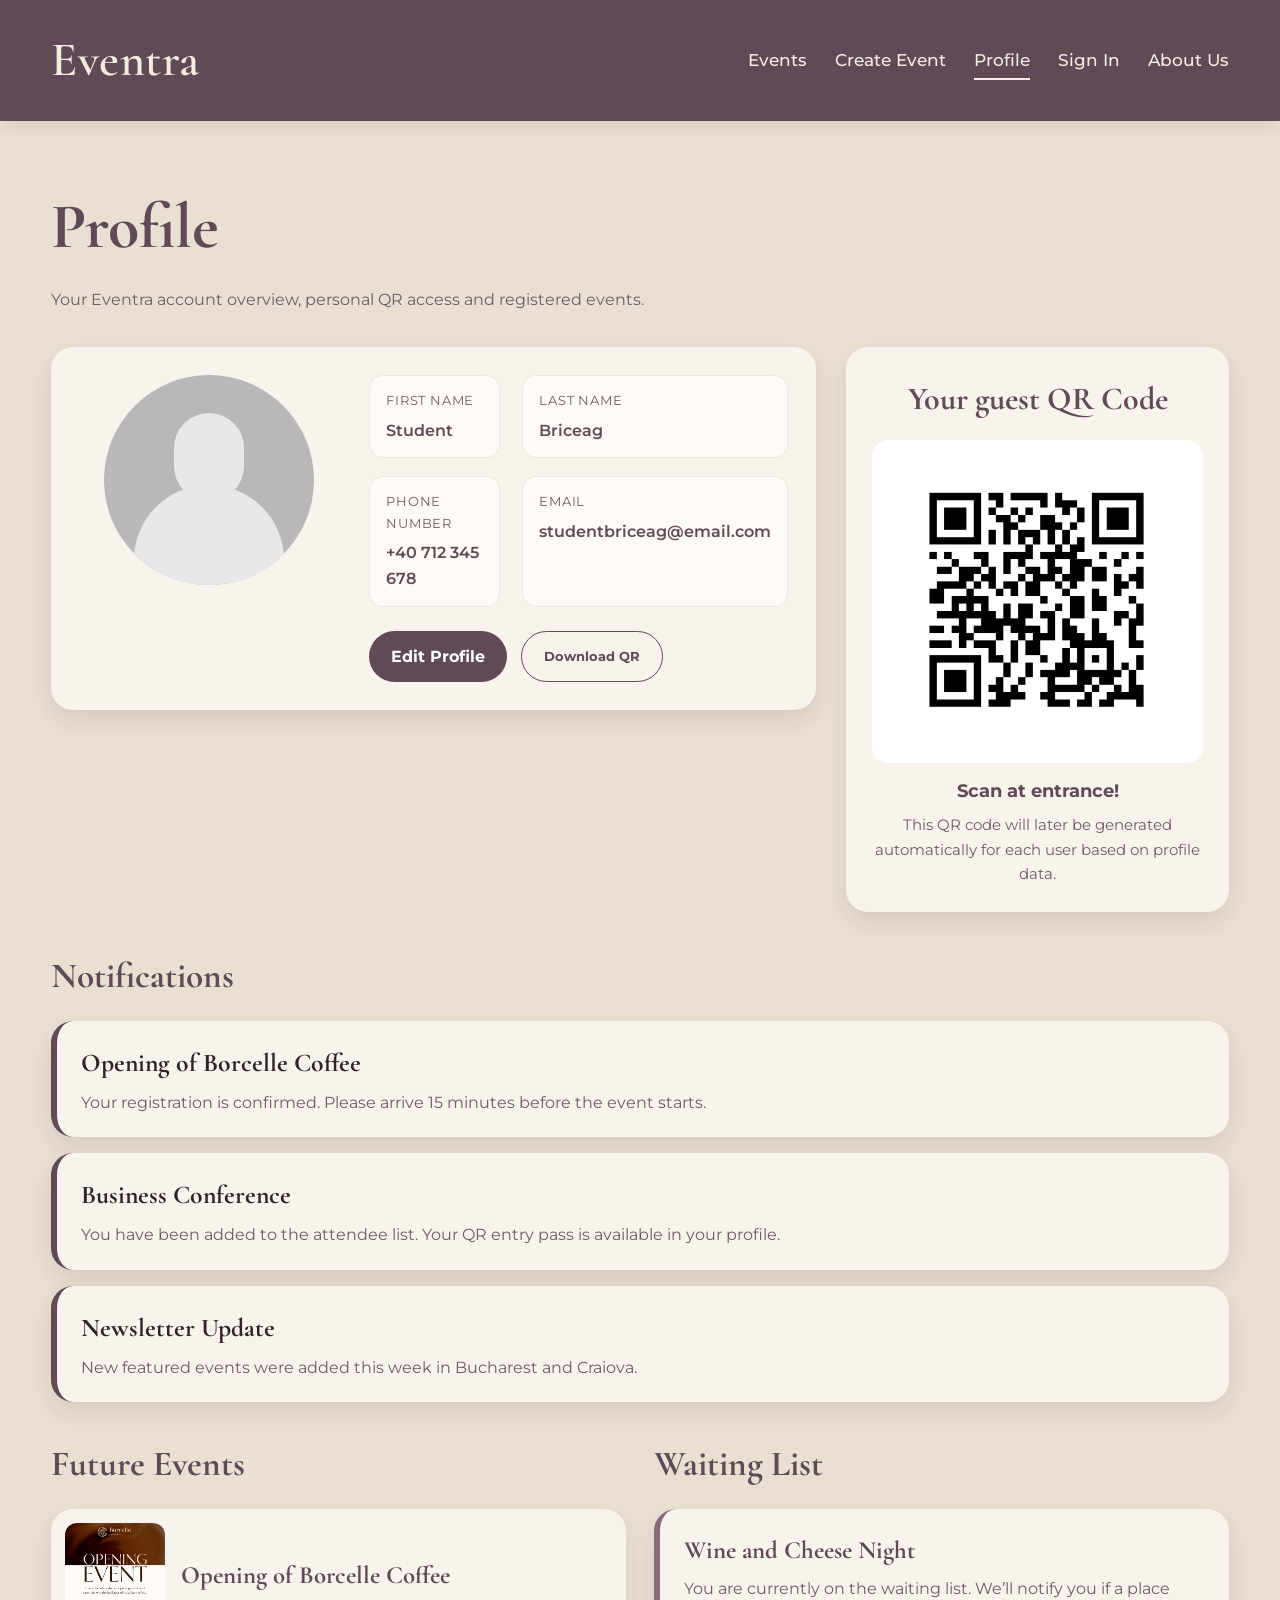
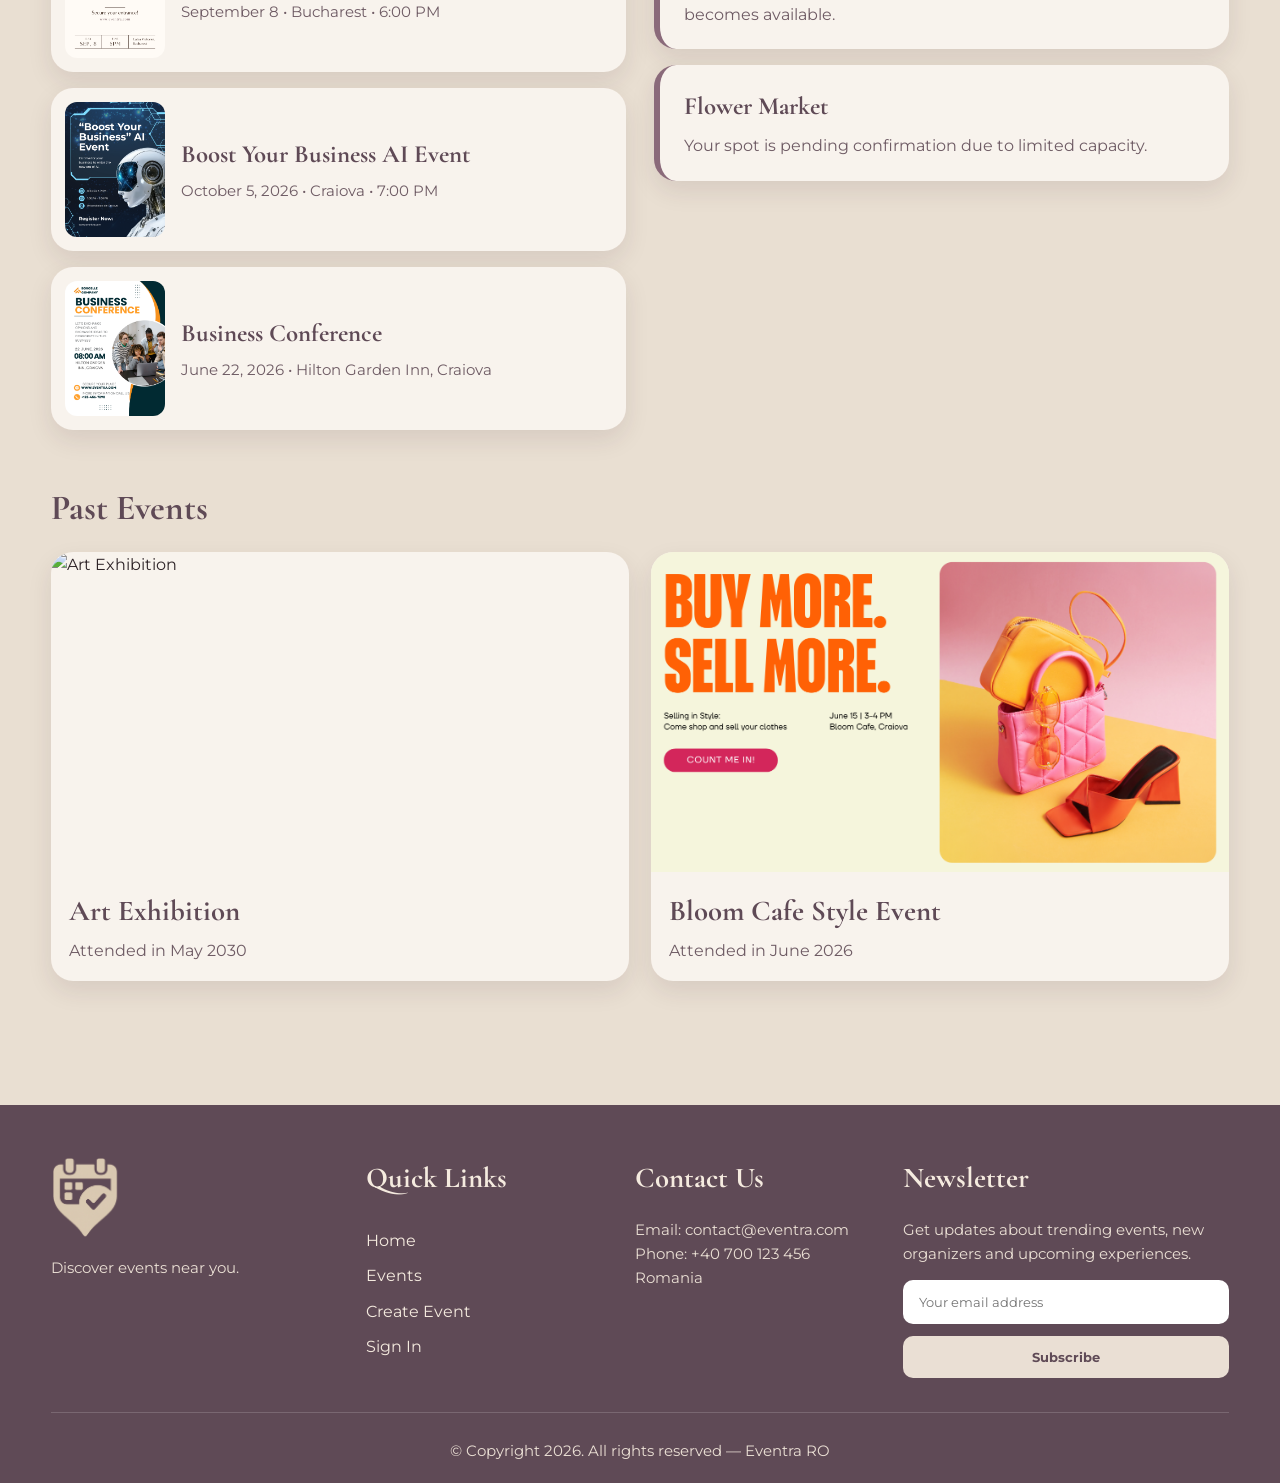
==== profile.html @ ab104d35 "Add files via upload" ====
<!DOCTYPE html>
<html lang="en">
<head>
  <meta charset="UTF-8" />
  <meta name="viewport" content="width=device-width, initial-scale=1.0" />
  <title>Eventra | Profile</title>

  <link rel="preconnect" href="https://fonts.googleapis.com">
  <link rel="preconnect" href="https://fonts.gstatic.com" crossorigin>
  <link href="https://fonts.googleapis.com/css2?family=Cormorant+Garamond:wght@400;500;600;700&family=Montserrat:wght@300;400;500;600;700&display=swap" rel="stylesheet">

  <link rel="stylesheet" href="styleprofile.css" />
</head>

<body>

  <!-- HEADER -->
  <header class="site-header">
    <div class="container nav-wrapper">
      <a href="index.html" class="brand">Eventra</a>

      <nav class="main-nav">
        <a href="events.html">Events</a>
        <a href="create-event.html">Create Event</a>
        <a href="profile.html" class="active">Profile</a>
        <a href="sign-in.html">Sign In</a>
        <a href="about.html">About Us</a>
      </nav>
    </div>
  </header>

  <!-- PROFILE PAGE -->
  <main class="profile-page">
    <div class="container">
      <section class="profile-header">
        <h1>Profile</h1>
        <p>Your Eventra account overview, personal QR access and registered events.</p>
      </section>

      <section class="profile-top">
        <!-- LEFT PROFILE CARD -->
        <div class="profile-card">
          <div class="avatar-wrapper">
            <div class="avatar-circle">
              <div class="avatar-head"></div>
              <div class="avatar-body"></div>
            </div>
          </div>

          <div class="profile-info">
            <div class="info-grid">
              <div class="info-item">
                <span class="label">First Name</span>
                <p id="profileFirstName">Student</p>
            </div>

            <div class="info-item">
             <span class="label">Last Name</span>
             <p id="profileLastName">Briceag</p>
           </div>

            <div class="info-item">
             <span class="label">Phone Number</span>
             <p id="profilePhone">+40 712 345 678</p>
           </div>

            <div class="info-item">
             <span class="label">Email</span>
             <p id="profileEmail">studentbriceag@email.com</p>
           </div>
            </div>

            <div class="profile-actions">
              <a href="edit-profile.html" class="edit-link-btn">Edit Profile</a>
              <button class="secondary">Download QR</button>
            </div>
          </div>
        </div>

        <!-- QR CARD -->
        <div class="qr-card">
          <h2>Your guest QR Code</h2>
          <div class="qr-box">
            <img src="Images/QrCode.png" alt="Guest QR code">
          </div>
          <p class="qr-note">Scan at entrance!</p>
          <p class="qr-desc">
            This QR code will later be generated automatically for each user based on profile data.
          </p>
        </div>
      </section>

      <!-- NOTIFICATIONS -->
      <section class="profile-section">
        <div class="section-title">
          <h2>Notifications</h2>
        </div>

        <div class="notification-list">
          <div class="notification-card">
            <h3>Opening of Borcelle Coffee</h3>
            <p>Your registration is confirmed. Please arrive 15 minutes before the event starts.</p>
          </div>

          <div class="notification-card">
            <h3>Business Conference</h3>
            <p>You have been added to the attendee list. Your QR entry pass is available in your profile.</p>
          </div>

          <div class="notification-card">
            <h3>Newsletter Update</h3>
            <p>New featured events were added this week in Bucharest and Craiova.</p>
          </div>
        </div>
      </section>

      <!-- EVENTS AREA -->
      <section class="events-overview">
        <div class="events-column">
          <div class="section-title">
            <h2>Future Events</h2>
          </div>

          <div class="mini-event-card">
            <img src="Images/Opening Event.png" alt="Opening Event">
            <div>
              <h3>Opening of Borcelle Coffee</h3>
              <p>September 8 • Bucharest • 6:00 PM</p>
            </div>
          </div>

          <div class="mini-event-card">
            <img src="Images/AIEvent.png" alt="AI Event">
            <div>
              <h3>Boost Your Business AI Event</h3>
              <p>October 5, 2026 • Craiova • 7:00 PM</p>
            </div>
          </div>

          <div class="mini-event-card">
            <img src="Images/BusinessConferene Event.png" alt="Business Conference">
            <div>
              <h3>Business Conference</h3>
              <p>June 22, 2026 • Hilton Garden Inn, Craiova</p>
            </div>
          </div>
        </div>

        <div class="events-column">
          <div class="section-title">
            <h2>Waiting List</h2>
          </div>

          <div class="waiting-card">
            <h3>Wine and Cheese Night</h3>
            <p>You are currently on the waiting list. We’ll notify you if a place becomes available.</p>
          </div>

          <div class="waiting-card">
            <h3>Flower Market</h3>
            <p>Your spot is pending confirmation due to limited capacity.</p>
          </div>
        </div>
      </section>

      <!-- PAST EVENTS -->
      <section class="profile-section">
        <div class="section-title">
          <h2>Past Events</h2>
        </div>

        <div class="past-events-grid">
          <div class="past-card">
            <img src="Images/Art Exhibition Event Poster.png" alt="Art Exhibition">
            <h3>Art Exhibition</h3>
            <p>Attended in May 2030</p>
          </div>

          <div class="past-card">
            <img src="Images/Bloom Cafe Event.png" alt="Bloom Cafe Event">
            <h3>Bloom Cafe Style Event</h3>
            <p>Attended in June 2026</p>
          </div>
        </div>
      </section>
    </div>
  </main>

  <!-- FOOTER -->
  <footer class="site-footer">
    <div class="container footer-grid">
      <div class="footer-brand">
        <img src="Images/LogoEventra.png" alt="Eventra logo">
        <p>Discover events near you.</p>
      </div>

      <div class="footer-links">
        <h4>Quick Links</h4>
        <a href="index.html">Home</a>
        <a href="events.html">Events</a>
        <a href="create-event.html">Create Event</a>
        <a href="sign-in.html">Sign In</a>
      </div>

      <div class="footer-contact">
        <h4>Contact Us</h4>
        <p>Email: contact@eventra.com</p>
        <p>Phone: +40 700 123 456</p>
        <p>Romania</p>
      </div>

      <div class="footer-newsletter">
        <h4>Newsletter</h4>
        <p>Get updates about trending events, new organizers and upcoming experiences.</p>
        <form class="newsletter-form">
          <input type="email" placeholder="Your email address">
          <button type="submit">Subscribe</button>
        </form>
      </div>
    </div>

    <div class="container footer-bottom">
      <p>© Copyright 2026. All rights reserved — Eventra RO</p>
    </div>
  </footer>


</body>
</html>
---- styleprofile.css ----
:root {
  --bg-main: #e9dfd2;
  --bg-soft: #f4eee6;
  --card-bg: #f8f3ed;
  --primary: #5f4a56;
  --primary-dark: #493844;
  --text-main: #2e2428;
  --text-soft: #6e5b64;
  --white: #ffffff;
  --border: #7a626f;
  --shadow: 0 10px 25px rgba(55, 34, 46, 0.10);
}

* {
  margin: 0;
  padding: 0;
  box-sizing: border-box;
}

html {
  scroll-behavior: smooth;
}

body {
  background-color: var(--bg-main);
  color: var(--text-main);
  font-family: 'Montserrat', sans-serif;
  line-height: 1.6;
}

img {
  width: 100%;
  display: block;
}

a {
  text-decoration: none;
  color: inherit;
}

button,
input {
  font-family: inherit;
}

.container {
  width: min(1200px, 92%);
  margin: 0 auto;
}

/* HEADER */
.site-header {
  background-color: var(--primary);
  padding: 22px 0;
  position: sticky;
  top: 0;
  z-index: 1000;
  box-shadow: 0 4px 16px rgba(0, 0, 0, 0.08);
}

.nav-wrapper {
  display: flex;
  justify-content: space-between;
  align-items: center;
  gap: 30px;
}

.brand {
  font-family: 'Cormorant Garamond', serif;
  font-size: 3rem;
  font-weight: 600;
  color: #f5ebdf;
  letter-spacing: 0.5px;
}

.main-nav {
  display: flex;
  align-items: center;
  gap: 28px;
  flex-wrap: wrap;
}

.main-nav a {
  color: #f7ede2;
  font-size: 1.05rem;
  font-weight: 500;
  position: relative;
  transition: 0.3s ease;
}

.main-nav a::after {
  content: "";
  position: absolute;
  left: 0;
  bottom: -6px;
  width: 0;
  height: 1.5px;
  background-color: #f7ede2;
  transition: width 0.3s ease;
}

.main-nav a:hover::after,
.main-nav a.active::after {
  width: 100%;
}

/* PROFILE PAGE */
.profile-page {
  padding: 55px 0 90px;
}

.profile-header {
  margin-bottom: 35px;
}

.profile-header h1 {
  font-family: 'Cormorant Garamond', serif;
  font-size: clamp(2.8rem, 5vw, 4.2rem);
  color: var(--primary);
  margin-bottom: 8px;
}

.profile-header p {
  color: var(--text-soft);
  font-size: 1.02rem;
}

.profile-top {
  display: grid;
  grid-template-columns: 2fr 1fr;
  gap: 30px;
  align-items: start;
  margin-bottom: 36px;
}

.profile-card,
.qr-card,
.notification-card,
.waiting-card,
.past-card,
.mini-event-card {
  background-color: var(--card-bg);
  border-radius: 22px;
  box-shadow: var(--shadow);
}

.profile-card {
  display: grid;
  grid-template-columns: 260px 1fr;
  gap: 30px;
  padding: 28px;
}

.avatar-wrapper {
  display: flex;
  align-items: flex-start;
  justify-content: center;
}

.avatar-circle {
  width: 210px;
  height: 210px;
  border-radius: 50%;
  background-color: #b8b8bb;
  position: relative;
  overflow: hidden;
}

.avatar-head {
  width: 70px;
  height: 88px;
  background-color: #e8e8ea;
  border-radius: 50px;
  position: absolute;
  top: 38px;
  left: 50%;
  transform: translateX(-50%);
}

.avatar-body {
  width: 150px;
  height: 100px;
  background-color: #e8e8ea;
  border-radius: 90px 90px 0 0;
  position: absolute;
  bottom: 0;
  left: 50%;
  transform: translateX(-50%);
}

.info-grid {
  display: grid;
  grid-template-columns: repeat(2, 1fr);
  gap: 18px 22px;
}

.info-item {
  padding: 14px 16px;
  border-radius: 14px;
  background-color: #fffaf5;
  border: 1px solid rgba(95, 74, 86, 0.10);
}

.info-item .label {
  display: block;
  color: var(--text-soft);
  font-size: 0.84rem;
  margin-bottom: 6px;
  text-transform: uppercase;
  letter-spacing: 0.8px;
}

.info-item p {
  font-weight: 600;
  color: var(--primary);
}

.edit-link-btn {
  display: inline-block;
  border: none;
  background-color: var(--primary);
  color: var(--white);
  padding: 13px 22px;
  border-radius: 999px;
  cursor: pointer;
  font-weight: 700;
  transition: 0.3s ease;
}

.edit-link-btn:hover {
  background-color: var(--primary-dark);
}

.profile-actions {
  display: flex;
  gap: 14px;
  margin-top: 24px;
  flex-wrap: wrap;
}

.profile-actions button {
  border: none;
  background-color: var(--primary);
  color: var(--white);
  padding: 13px 22px;
  border-radius: 999px;
  cursor: pointer;
  font-weight: 700;
  transition: 0.3s ease;
}

.profile-actions button:hover {
  background-color: var(--primary-dark);
}

.profile-actions .secondary {
  background-color: transparent;
  color: var(--primary);
  border: 1.6px solid var(--primary);
}

.profile-actions .secondary:hover {
  background-color: rgba(95, 74, 86, 0.08);
}

/* QR */
.qr-card {
  padding: 26px;
  text-align: center;
}

.qr-card h2 {
  font-family: 'Cormorant Garamond', serif;
  font-size: 2rem;
  color: var(--primary);
  margin-bottom: 16px;
}

.qr-box {
  background-color: #fff;
  padding: 18px;
  border-radius: 16px;
  margin-bottom: 14px;
}

.qr-box img {
  border-radius: 10px;
}

.qr-note {
  font-size: 1.1rem;
  font-weight: 700;
  color: var(--primary);
  margin-bottom: 8px;
}

.qr-desc {
  color: var(--text-soft);
  font-size: 0.95rem;
}

/* SECTION TITLES */
.profile-section,
.events-overview {
  margin-bottom: 34px;
}

.section-title {
  margin-bottom: 16px;
}

.section-title h2 {
  font-family: 'Cormorant Garamond', serif;
  font-size: 2.2rem;
  color: var(--primary);
}

/* NOTIFICATIONS */
.notification-list {
  display: grid;
  gap: 16px;
}

.notification-card {
  padding: 22px 24px;
  border-left: 6px solid var(--primary);
}

.notification-card h3 {
  font-family: 'Cormorant Garamond', serif;
  font-size: 1.6rem;
  margin-bottom: 6px;
}

.notification-card p {
  color: var(--text-soft);
}

/* EVENTS OVERVIEW */
.events-overview {
  display: grid;
  grid-template-columns: 1fr 1fr;
  gap: 28px;
}

.events-column {
  min-width: 0;
}

.mini-event-card {
  display: grid;
  grid-template-columns: 100px 1fr;
  gap: 16px;
  align-items: center;
  padding: 14px;
  margin-bottom: 16px;
}

.mini-event-card img {
  width: 100px;
  height: 135px;
  object-fit: cover;
  border-radius: 12px;
}

.mini-event-card h3 {
  font-family: 'Cormorant Garamond', serif;
  font-size: 1.55rem;
  color: var(--primary);
  margin-bottom: 4px;
}

.mini-event-card p {
  color: var(--text-soft);
  font-size: 0.95rem;
}

.waiting-card {
  padding: 22px 24px;
  margin-bottom: 16px;
  border-left: 6px solid #8a6a7a;
}

.waiting-card h3 {
  font-family: 'Cormorant Garamond', serif;
  font-size: 1.55rem;
  color: var(--primary);
  margin-bottom: 6px;
}

.waiting-card p {
  color: var(--text-soft);
}

/* PAST EVENTS */
.past-events-grid {
  display: grid;
  grid-template-columns: repeat(2, 1fr);
  gap: 22px;
}

.past-card {
  overflow: hidden;
  padding-bottom: 18px;
}

.past-card img {
  height: 320px;
  object-fit: cover;
}

.past-card h3 {
  font-family: 'Cormorant Garamond', serif;
  font-size: 1.8rem;
  color: var(--primary);
  padding: 16px 18px 4px;
}

.past-card p {
  color: var(--text-soft);
  padding: 0 18px;
}

/* FOOTER */
.site-footer {
  background-color: var(--primary);
  color: #f5ebdf;
  padding-top: 50px;
}

.footer-grid {
  display: grid;
  grid-template-columns: 1.2fr 1fr 1fr 1.4fr;
  gap: 36px;
  align-items: start;
}

.footer-brand img {
  width: 72px;
  margin-bottom: 16px;
}

.footer-brand p,
.footer-contact p,
.footer-newsletter p {
  color: #eadfd4;
  font-size: 0.95rem;
}

.footer-links h4,
.footer-contact h4,
.footer-newsletter h4 {
  font-family: 'Cormorant Garamond', serif;
  font-size: 1.8rem;
  margin-bottom: 16px;
}

.footer-links {
  display: flex;
  flex-direction: column;
  gap: 10px;
}

.footer-links a {
  color: #f5ebdf;
  transition: 0.3s ease;
}

.footer-links a:hover {
  opacity: 0.8;
}

.newsletter-form {
  display: flex;
  flex-direction: column;
  gap: 12px;
  margin-top: 14px;
}

.newsletter-form input {
  padding: 14px 16px;
  border: none;
  border-radius: 10px;
  outline: none;
}

.newsletter-form button {
  border: none;
  background-color: #eadfd4;
  color: var(--primary);
  padding: 13px 18px;
  border-radius: 10px;
  cursor: pointer;
  font-weight: 700;
  transition: 0.3s ease;
}

.newsletter-form button:hover {
  background-color: #fff7ef;
}

.footer-bottom {
  text-align: center;
  padding: 26px 0 20px;
  margin-top: 34px;
  border-top: 1px solid rgba(255, 255, 255, 0.16);
  font-size: 0.95rem;
  color: #eadfd4;
}

/* RESPONSIVE */
@media (max-width: 1100px) {
  .profile-top,
  .events-overview,
  .footer-grid,
  .past-events-grid {
    grid-template-columns: 1fr;
  }

  .profile-card {
    grid-template-columns: 1fr;
  }

  .avatar-wrapper {
    justify-content: center;
  }
}


@media (max-width: 768px) {
  .nav-wrapper {
    flex-direction: column;
    align-items: flex-start;
  }

  .main-nav {
    gap: 16px;
  }

  .brand {
    font-size: 2.5rem;
  }

  .info-grid {
    grid-template-columns: 1fr;
  }

  .mini-event-card {
    grid-template-columns: 1fr;
  }

  .mini-event-card img {
    width: 100%;
    height: 240px;
  }
}

@media (max-width: 480px) {
  .profile-header h1 {
    font-size: 2.4rem;
  }

  .qr-card h2,
  .section-title h2 {
    font-size: 1.8rem;
  }
}
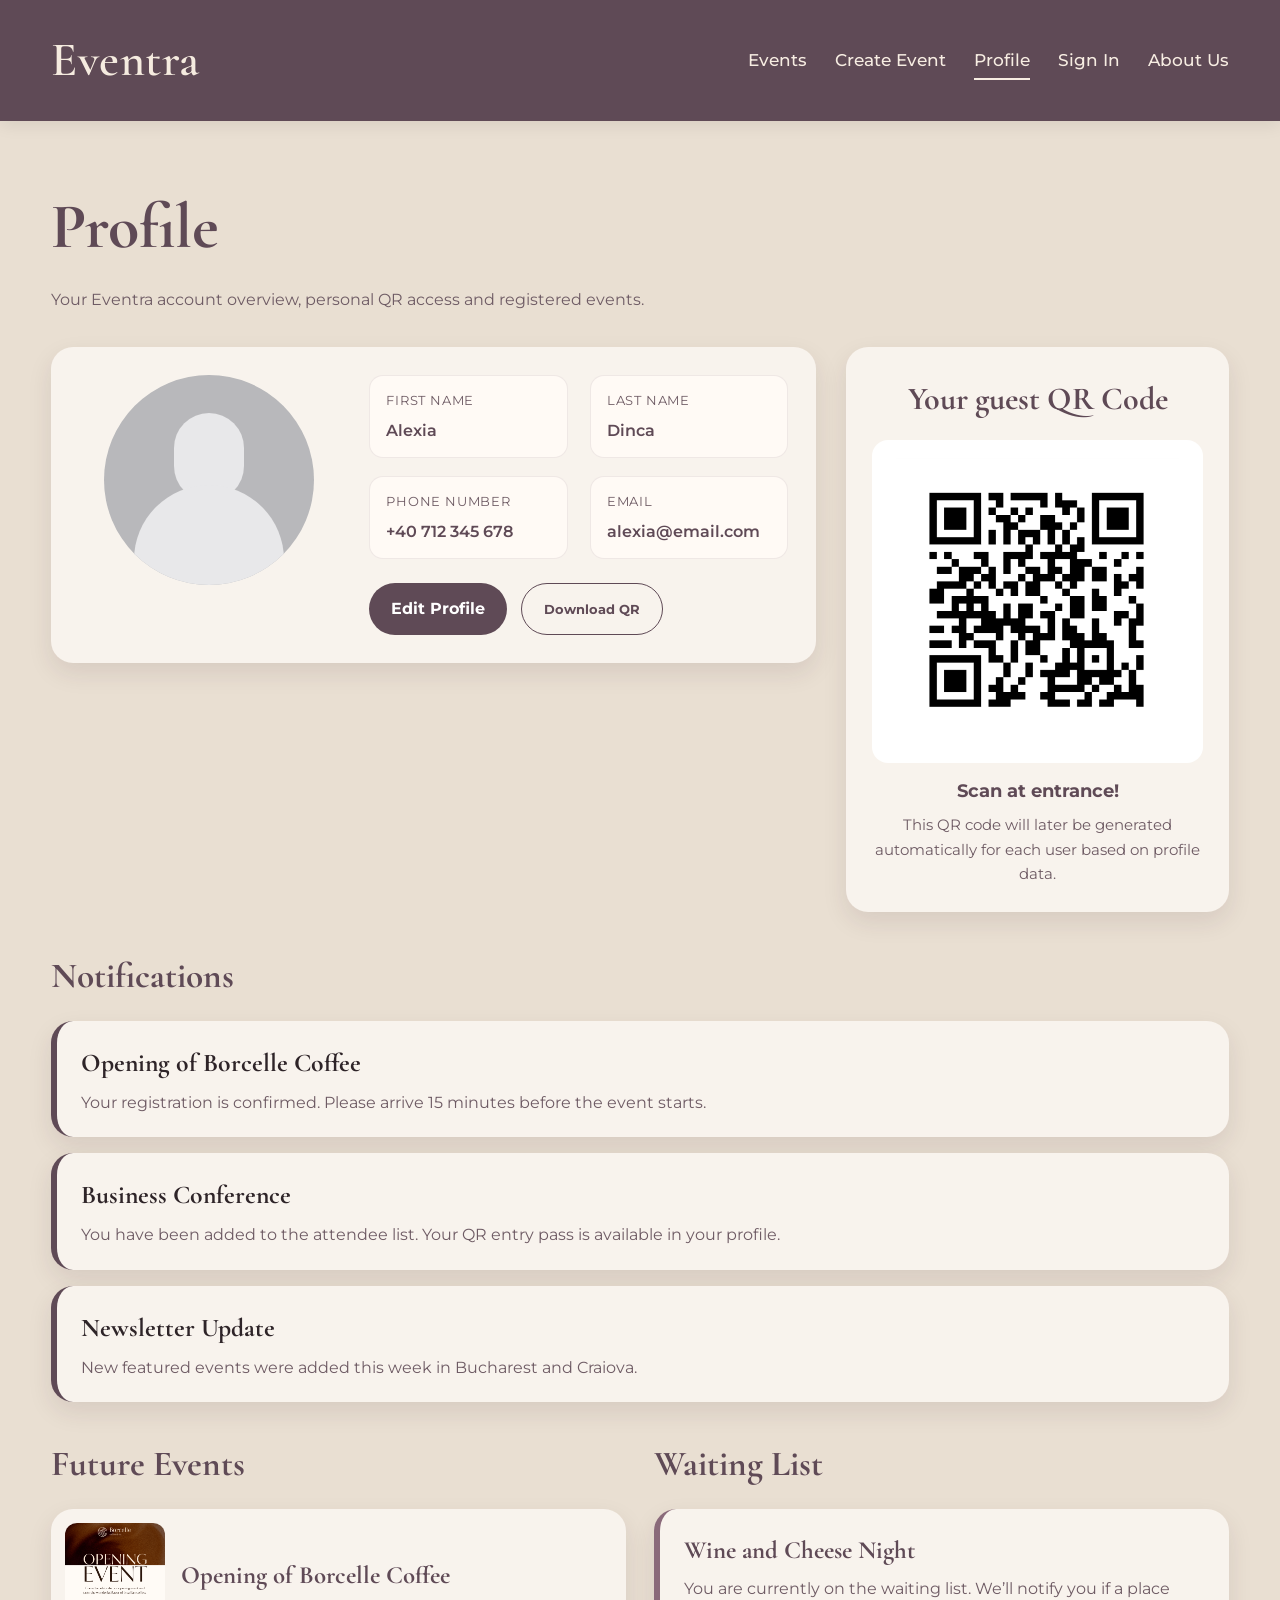
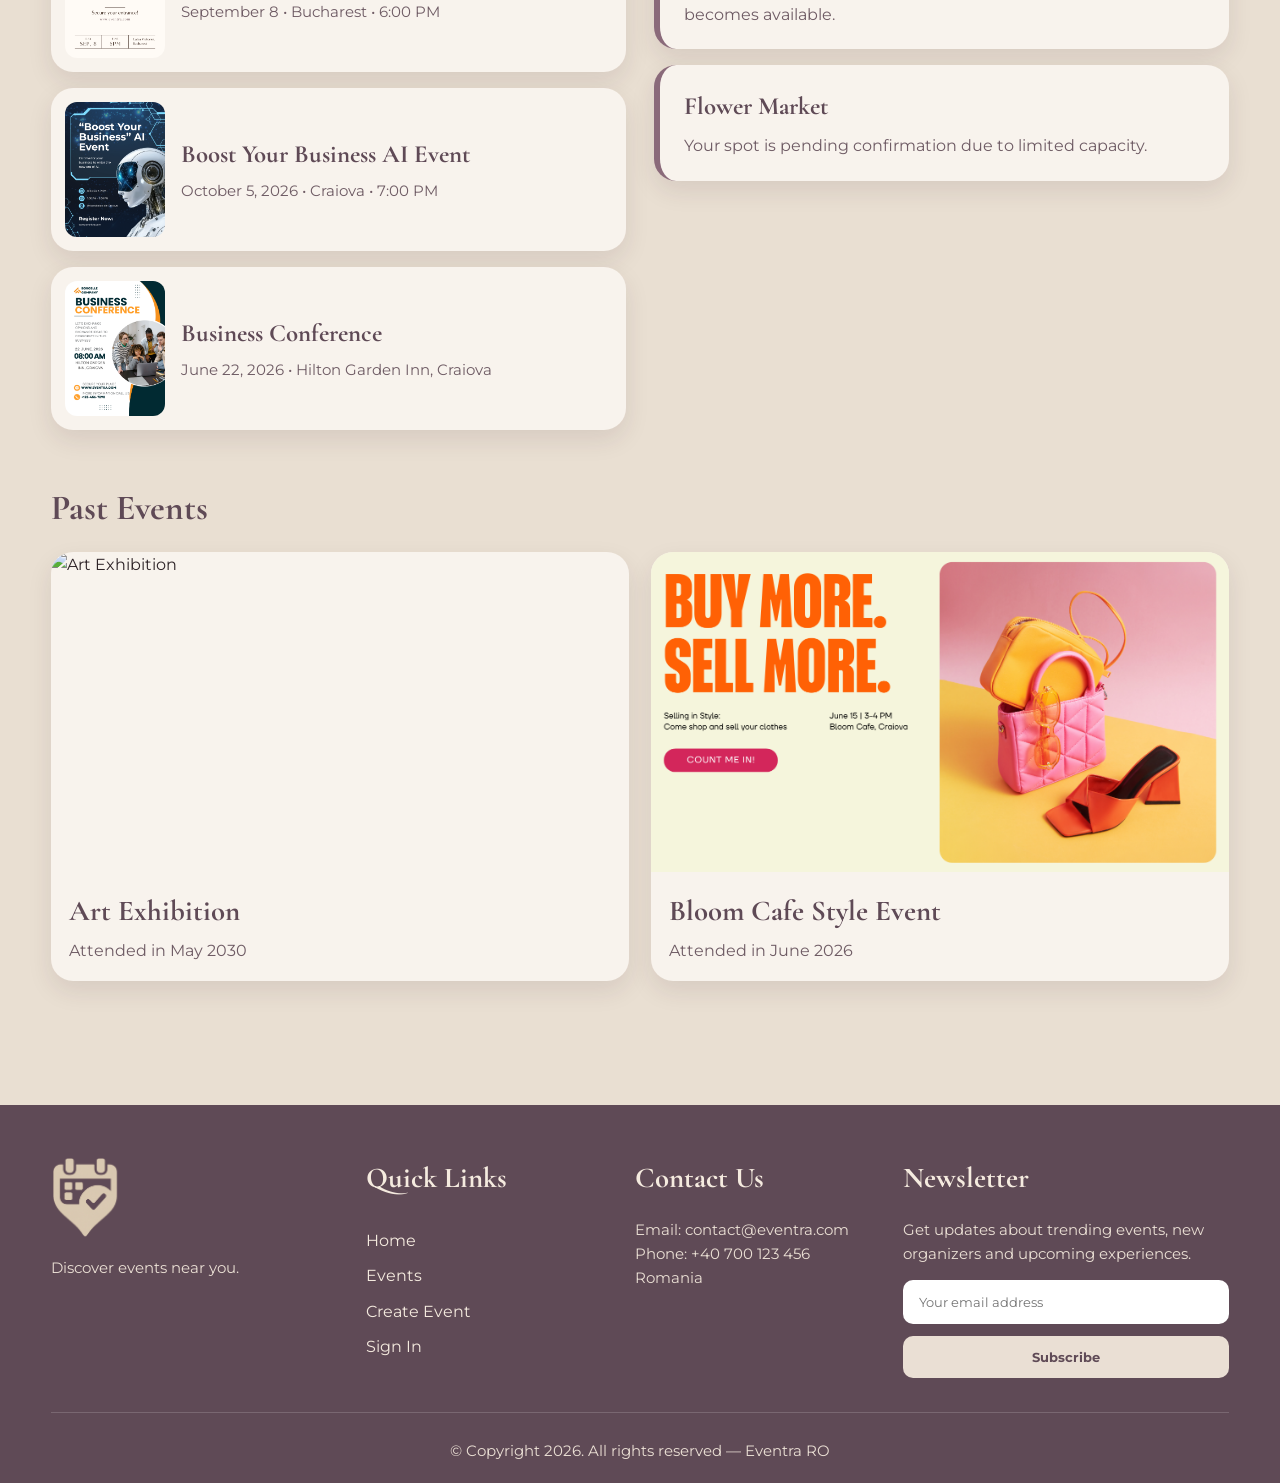
==== commit b176598b: "Add files via upload" ====
--- a/profile.html
+++ b/profile.html
@@ -51,12 +51,12 @@
             <div class="info-grid">
               <div class="info-item">
                 <span class="label">First Name</span>
-                <p id="profileFirstName">Student</p>
+                <p id="profileFirstName">Alexia</p>
             </div>
 
             <div class="info-item">
              <span class="label">Last Name</span>
-             <p id="profileLastName">Briceag</p>
+             <p id="profileLastName">Dinca</p>
            </div>
 
             <div class="info-item">
@@ -66,7 +66,7 @@
 
             <div class="info-item">
              <span class="label">Email</span>
-             <p id="profileEmail">studentbriceag@email.com</p>
+             <p id="profileEmail">alexia@email.com</p>
            </div>
             </div>
 
